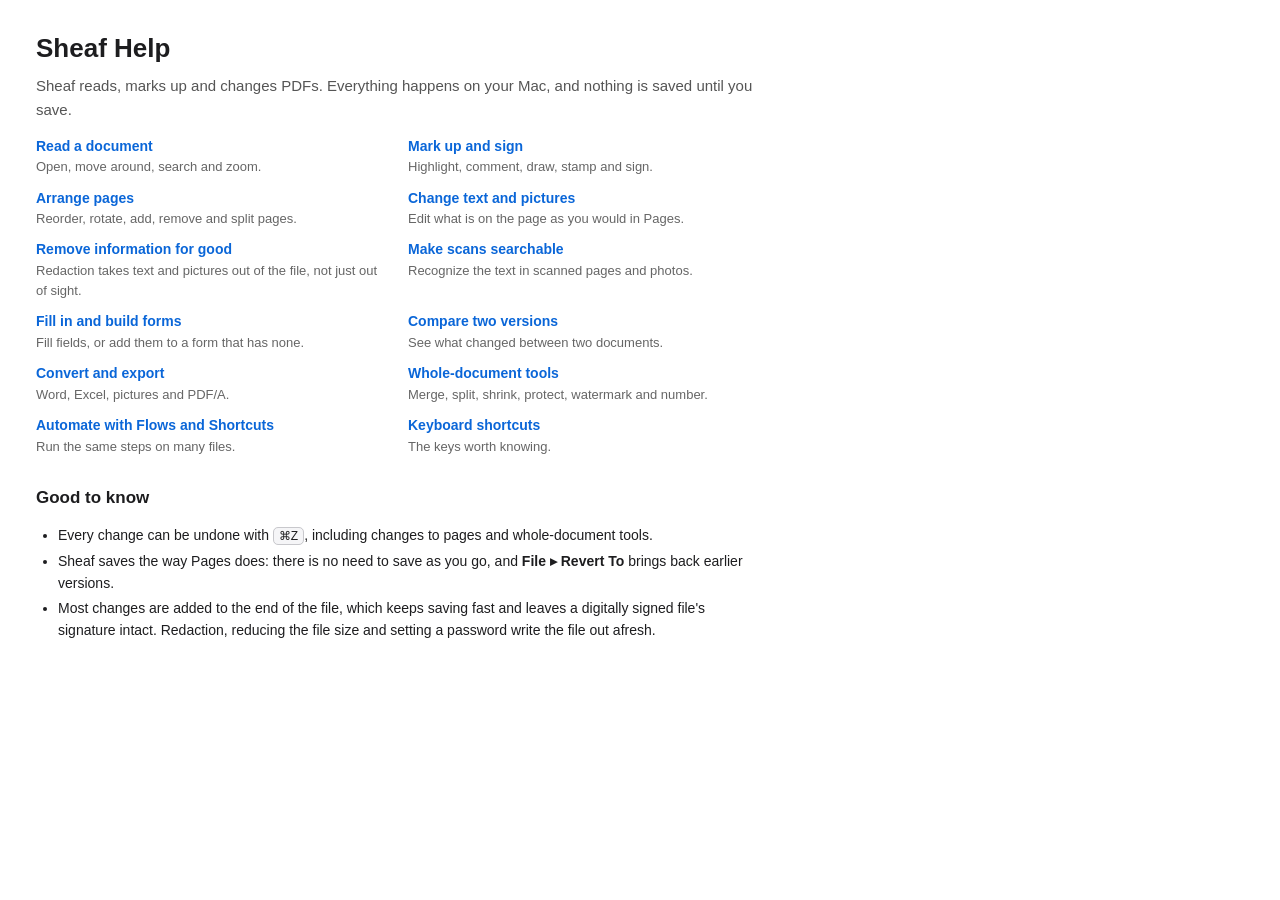
==== Sheaf/Resources/Sheaf.help/Contents/Resources/en.lproj/index.html @ 05217956 "Add content editing, review and conversion tools, polish, and Pages-style arranging Phases 6 to 8 of" ====
<!DOCTYPE html>
<html lang="en">
<head>
<meta charset="utf-8">
<title>Sheaf Help</title>
<meta name="AppleTitle" content="Sheaf Help">
<meta name="description" content="How to read, mark up, change and convert PDFs with Sheaf.">
<meta name="robots" content="index, anchors">
<link rel="stylesheet" href="style.css">
</head>
<body>
<a name="index"></a>
<h1>Sheaf Help</h1>
<p class="lead">Sheaf reads, marks up and changes PDFs. Everything happens on your Mac, and nothing is saved until you save.</p>
<ul class="topics">
<li><a href="view.html">Read a document</a><span>Open, move around, search and zoom.</span></li>
<li><a href="markup.html">Mark up and sign</a><span>Highlight, comment, draw, stamp and sign.</span></li>
<li><a href="pages.html">Arrange pages</a><span>Reorder, rotate, add, remove and split pages.</span></li>
<li><a href="edit.html">Change text and pictures</a><span>Edit what is on the page as you would in Pages.</span></li>
<li><a href="redact.html">Remove information for good</a><span>Redaction takes text and pictures out of the file, not just out of sight.</span></li>
<li><a href="recognize.html">Make scans searchable</a><span>Recognize the text in scanned pages and photos.</span></li>
<li><a href="forms.html">Fill in and build forms</a><span>Fill fields, or add them to a form that has none.</span></li>
<li><a href="compare.html">Compare two versions</a><span>See what changed between two documents.</span></li>
<li><a href="convert.html">Convert and export</a><span>Word, Excel, pictures and PDF/A.</span></li>
<li><a href="files.html">Whole-document tools</a><span>Merge, split, shrink, protect, watermark and number.</span></li>
<li><a href="flows.html">Automate with Flows and Shortcuts</a><span>Run the same steps on many files.</span></li>
<li><a href="keys.html">Keyboard shortcuts</a><span>The keys worth knowing.</span></li>
</ul>
<h2>Good to know</h2>
<ul>
<li>Every change can be undone with <kbd>⌘Z</kbd>, including changes to pages and whole-document tools.</li>
<li>Sheaf saves the way Pages does: there is no need to save as you go, and <span class="menu">File ▸ Revert To</span> brings back earlier versions.</li>
<li>Most changes are added to the end of the file, which keeps saving fast and leaves a digitally signed file's signature intact. Redaction, reducing the file size and setting a password write the file out afresh.</li>
</ul>
</body>
</html>
---- Sheaf/Resources/Sheaf.help/Contents/Resources/en.lproj/style.css ----
:root { color-scheme: light dark; }
body { font: 14px/1.55 -apple-system, sans-serif; margin: 0; padding: 28px 36px 48px; max-width: 720px; color: #1d1d1f; background: #fff; }
h1 { font-size: 26px; font-weight: 700; margin: 0 0 6px; }
h2 { font-size: 17px; margin: 28px 0 6px; }
p.lead { font-size: 15px; color: #555; margin-top: 0; }
ul, ol { padding-left: 22px; }
li { margin: 4px 0; }
a { color: #0a66d8; text-decoration: none; }
a:hover { text-decoration: underline; }
kbd { font: 12px -apple-system, sans-serif; border: 1px solid #c8c8cc; border-radius: 5px; padding: 1px 5px; background: #f5f5f7; white-space: nowrap; }
.menu { font-weight: 600; white-space: nowrap; }
nav { font-size: 13px; margin-bottom: 18px; }
.topics { list-style: none; padding: 0; display: grid; grid-template-columns: 1fr 1fr; gap: 10px 24px; }
.topics li { margin: 0; }
.topics a { font-weight: 600; }
.topics span { display: block; color: #666; font-size: 13px; }
.note { border-left: 3px solid #0a66d8; padding: 2px 12px; color: #444; margin: 14px 0; }
@media (prefers-color-scheme: dark) {
  body { color: #f2f2f7; background: #1e1e1e; }
  p.lead, .topics span { color: #a1a1a6; }
  a { color: #4c9aff; }
  kbd { background: #2c2c2e; border-color: #48484a; }
  .note { color: #c7c7cc; border-color: #4c9aff; }
}
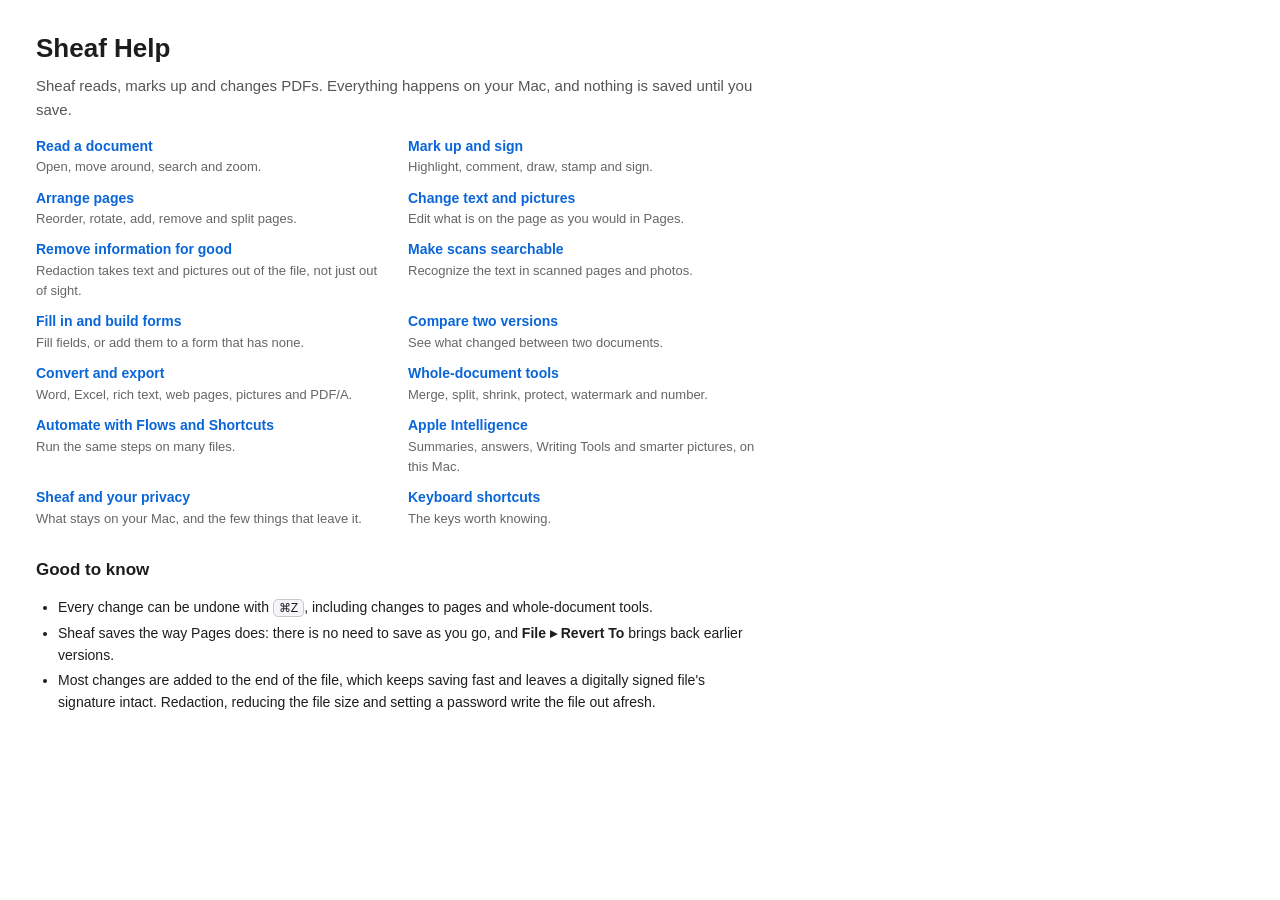
==== commit db343ced: "Add Apple Intelligence, Acrobat's editing tools, Inkpage-style tools, README and license - Apple Int" ====
--- a/Sheaf/Resources/Sheaf.help/Contents/Resources/en.lproj/index.html
+++ b/Sheaf/Resources/Sheaf.help/Contents/Resources/en.lproj/index.html
@@ -21,9 +21,11 @@
 <li><a href="recognize.html">Make scans searchable</a><span>Recognize the text in scanned pages and photos.</span></li>
 <li><a href="forms.html">Fill in and build forms</a><span>Fill fields, or add them to a form that has none.</span></li>
 <li><a href="compare.html">Compare two versions</a><span>See what changed between two documents.</span></li>
-<li><a href="convert.html">Convert and export</a><span>Word, Excel, pictures and PDF/A.</span></li>
+<li><a href="convert.html">Convert and export</a><span>Word, Excel, rich text, web pages, pictures and PDF/A.</span></li>
 <li><a href="files.html">Whole-document tools</a><span>Merge, split, shrink, protect, watermark and number.</span></li>
 <li><a href="flows.html">Automate with Flows and Shortcuts</a><span>Run the same steps on many files.</span></li>
+<li><a href="intelligence.html">Apple Intelligence</a><span>Summaries, answers, Writing Tools and smarter pictures, on this Mac.</span></li>
+<li><a href="privacy.html">Sheaf and your privacy</a><span>What stays on your Mac, and the few things that leave it.</span></li>
 <li><a href="keys.html">Keyboard shortcuts</a><span>The keys worth knowing.</span></li>
 </ul>
 <h2>Good to know</h2>
